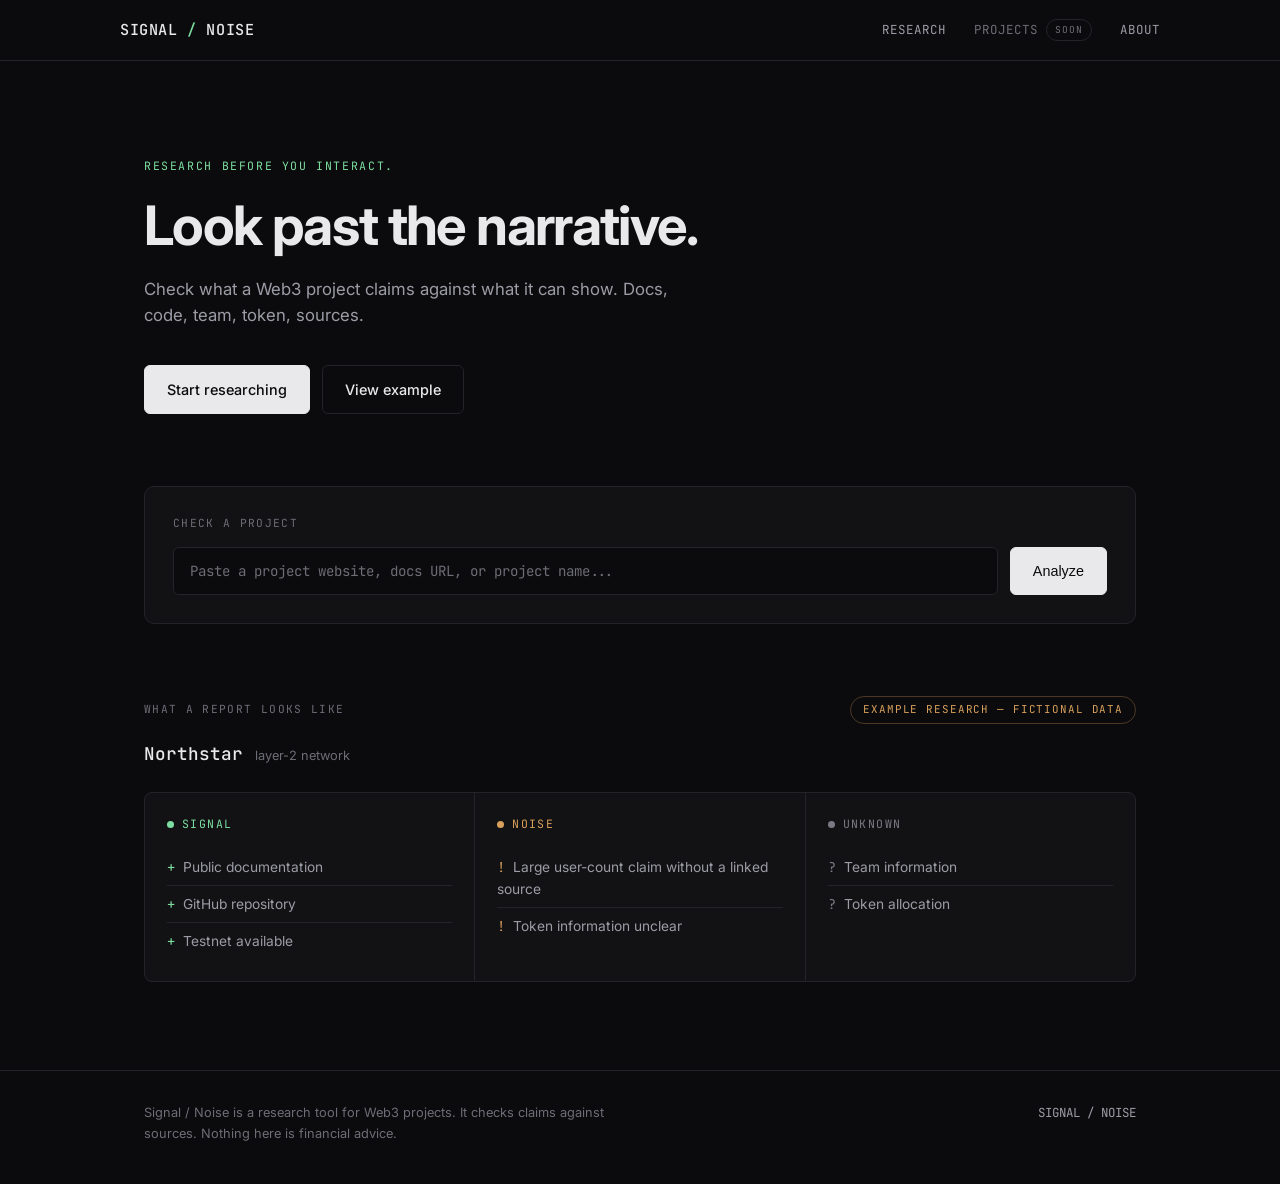
==== index.html @ 895603ab "Add initial index.html with structure and styles" ====
<!DOCTYPE html>
<html lang="en">
<head>
<meta charset="UTF-8">
<meta name="viewport" content="width=device-width, initial-scale=1.0">
<title>Signal / Noise — Research before you interact.</title>
<meta name="description" content="Check what a Web3 project claims against what it can show. Docs, code, team, token, sources.">
<link rel="preconnect" href="https://fonts.googleapis.com">
<link href="https://fonts.googleapis.com/css2?family=Inter:wght@400;500;600;700&family=JetBrains+Mono:wght@400;500&display=swap" rel="stylesheet">
<style>
  /* ============ FOUNDATION ============ */
  :root {
    --bg:       #0b0b0d;
    --surface:  #121215;
    --border:   #232329;
    --text:     #e9e9ec;
    --muted:    #9c9ca6;
    --faint:    #6d6d77;
    --accent:   #7ddda0;   /* signal green — used sparingly */
    --noise:    #d9a05b;   /* muted amber */
    --unknown:  #7a7a84;   /* neutral gray */
  }

  * { margin: 0; padding: 0; box-sizing: border-box; }

  html { scroll-behavior: smooth; }

  body {
    background: var(--bg);
    color: var(--text);
    font-family: 'Inter', -apple-system, sans-serif;
    line-height: 1.6;
    -webkit-font-smoothing: antialiased;
  }

  .container {
    max-width: 1040px;
    margin: 0 auto;
    padding: 0 24px;
  }

  a { color: inherit; text-decoration: none; }

  :focus-visible {
    outline: 2px solid var(--accent);
    outline-offset: 2px;
  }

  /* ============ HEADER ============ */
  header {
    position: sticky;
    top: 0;
    background: var(--bg);
    border-bottom: 1px solid var(--border);
    z-index: 10;
  }

  .header-inner {
    display: flex;
    align-items: center;
    justify-content: space-between;
    padding: 18px 0;
  }

  .logo {
    font-family: 'JetBrains Mono', ui-monospace, monospace;
    font-weight: 500;
    font-size: 0.95rem;
    letter-spacing: 0.04em;
  }

  .logo .slash { color: var(--accent); }

  nav {
    display: flex;
    align-items: center;
    gap: 28px;
  }

  nav a {
    font-family: 'JetBrains Mono', ui-monospace, monospace;
    font-size: 0.78rem;
    text-transform: uppercase;
    letter-spacing: 0.08em;
    color: var(--muted);
    transition: color 0.15s;
  }

  nav a:hover { color: var(--text); }

  .nav-soon {
    font-family: 'JetBrains Mono', ui-monospace, monospace;
    font-size: 0.78rem;
    text-transform: uppercase;
    letter-spacing: 0.08em;
    color: var(--faint);
    display: flex;
    align-items: center;
    gap: 8px;
    cursor: default;
  }

  .soon-pill {
    font-size: 0.6rem;
    border: 1px solid var(--border);
    border-radius: 999px;
    padding: 2px 8px;
  }

  /* ============ HERO ============ */
  .hero { padding: 96px 0 72px; }

  .kicker {
    font-family: 'JetBrains Mono', ui-monospace, monospace;
    font-size: 0.72rem;
    text-transform: uppercase;
    letter-spacing: 0.14em;
    color: var(--accent);
    margin-bottom: 20px;
  }

  h1 {
    font-size: clamp(2.2rem, 5vw, 3.4rem);
    font-weight: 700;
    letter-spacing: -0.03em;
    line-height: 1.1;
    margin-bottom: 20px;
  }

  .subtitle {
    font-size: 1.05rem;
    color: var(--muted);
    max-width: 540px;
    margin-bottom: 36px;
  }

  .btn-row {
    display: flex;
    gap: 12px;
    flex-wrap: wrap;
  }

  .btn {
    display: inline-block;
    font-size: 0.9rem;
    font-weight: 500;
    padding: 12px 22px;
    border-radius: 6px;
    border: 1px solid transparent;
    cursor: pointer;
    transition: background 0.15s, border-color 0.15s;
  }

  .btn-primary {
    background: var(--text);
    color: #0b0b0d;
    border-color: var(--text);
  }

  .btn-primary:hover { background: #cfcfd6; }

  .btn-ghost {
    background: transparent;
    color: var(--text);
    border-color: var(--border);
  }

  .btn-ghost:hover { border-color: var(--faint); }

  /* ============ RESEARCH INPUT ============ */
  .research { padding-bottom: 72px; }

  .panel {
    background: var(--surface);
    border: 1px solid var(--border);
    border-radius: 10px;
    padding: 28px;
  }

  .panel-label {
    font-family: 'JetBrains Mono', ui-monospace, monospace;
    font-size: 0.7rem;
    text-transform: uppercase;
    letter-spacing: 0.12em;
    color: var(--faint);
    margin-bottom: 14px;
  }

  .input-row {
    display: flex;
    gap: 12px;
  }

  .research-input {
    flex: 1;
    background: var(--bg);
    border: 1px solid var(--border);
    border-radius: 6px;
    color: var(--text);
    font-family: 'JetBrains Mono', ui-monospace, monospace;
    font-size: 0.88rem;
    padding: 14px 16px;
    transition: border-color 0.15s;
  }

  .research-input::placeholder { color: var(--faint); }

  .research-input:focus {
    outline: none;
    border-color: var(--accent);
  }

  .engine-notice {
    display: none;
    margin-top: 16px;
    padding: 12px 16px;
    border: 1px solid var(--border);
    border-left: 2px solid var(--accent);
    border-radius: 4px;
    font-family: 'JetBrains Mono', ui-monospace, monospace;
    font-size: 0.8rem;
    color: var(--muted);
  }

  .engine-notice.visible { display: block; }

  /* ============ EXAMPLE PREVIEW ============ */
  .example { padding-bottom: 88px; }

  .example-header {
    display: flex;
    align-items: center;
    justify-content: space-between;
    flex-wrap: wrap;
    gap: 12px;
    margin-bottom: 16px;
  }

  .example-badge {
    font-family: 'JetBrains Mono', ui-monospace, monospace;
    font-size: 0.68rem;
    text-transform: uppercase;
    letter-spacing: 0.08em;
    color: var(--noise);
    border: 1px solid rgba(217, 160, 91, 0.3);
    border-radius: 999px;
    padding: 4px 12px;
  }

  .example-title {
    display: flex;
    align-items: baseline;
    gap: 12px;
    margin-bottom: 24px;
  }

  .example-title h2 {
    font-family: 'JetBrains Mono', ui-monospace, monospace;
    font-size: 1.1rem;
    font-weight: 500;
  }

  .example-title span {
    font-size: 0.8rem;
    color: var(--faint);
  }

  .findings-grid {
    display: grid;
    grid-template-columns: repeat(3, 1fr);
    gap: 1px;
    background: var(--border);
    border: 1px solid var(--border);
    border-radius: 8px;
    overflow: hidden;
  }

  .finding-col {
    background: var(--surface);
    padding: 22px;
  }

  .finding-label {
    display: flex;
    align-items: center;
    gap: 8px;
    font-family: 'JetBrains Mono', ui-monospace, monospace;
    font-size: 0.72rem;
    text-transform: uppercase;
    letter-spacing: 0.12em;
    margin-bottom: 16px;
  }

  .dot {
    width: 7px;
    height: 7px;
    border-radius: 50%;
  }

  .dot-signal  { background: var(--accent); }
  .dot-noise   { background: var(--noise); }
  .dot-unknown { background: var(--unknown); }

  .label-signal  { color: var(--accent); }
  .label-noise   { color: var(--noise); }
  .label-unknown { color: var(--unknown); }

  .finding-col ul { list-style: none; }

  .finding-col li {
    font-size: 0.86rem;
    color: var(--muted);
    padding: 7px 0;
    border-bottom: 1px solid var(--border);
  }

  .finding-col li:last-child { border-bottom: none; }

  .marker {
    font-family: 'JetBrains Mono', ui-monospace, monospace;
    margin-right: 8px;
  }

  .marker-signal  { color: var(--accent); }
  .marker-noise   { color: var(--noise); }
  .marker-unknown { color: var(--unknown); }

  /* ============ FOOTER ============ */
  footer {
    border-top: 1px solid var(--border);
    padding: 32px 0 40px;
  }

  .footer-inner {
    display: flex;
    justify-content: space-between;
    flex-wrap: wrap;
    gap: 16px;
  }

  .footer-inner p {
    font-size: 0.8rem;
    color: var(--faint);
    max-width: 460px;
  }

  .footer-logo {
    font-family: 'JetBrains Mono', ui-monospace, monospace;
    font-size: 0.78rem;
    color: var(--muted);
  }

  /* ============ RESPONSIVE ============ */
  @media (max-width: 720px) {
    .hero { padding: 64px 0 56px; }
    .input-row { flex-direction: column; }
    .input-row .btn { width: 100%; text-align: center; }
    .findings-grid { grid-template-columns: 1fr; }
    nav { gap: 18px; }
  }
</style>
</head>
<body>

<!-- ============ HEADER ============ -->
<header>
  <div class="container header-inner">
    <div class="logo">
      SIGNAL <span class="slash">/</span> NOISE
    </div>
    <nav>
      <a href="#research">Research</a>
      <span class="nav-soon">Projects <span class="soon-pill">soon</span></span>
      <a href="#about">About</a>
    </nav>
  </div>
</header>

<main class="container">

  <!-- ============ HERO ============ -->
  <section class="hero">
    <p class="kicker">Research before you interact.</p>
    <h1>Look past the narrative.</h1>
    <p class="subtitle">Check what a Web3 project claims against what it can show. Docs, code, team, token, sources.</p>
    <div class="btn-row">
      <a href="#research" class="btn btn-primary" id="startBtn">Start researching</a>
      <a href="#example" class="btn btn-ghost">View example</a>
    </div>
  </section>

  <!-- ============ RESEARCH INPUT ============ -->
  <section class="research" id="research">
    <div class="panel">
      <p class="panel-label">Check a project</p>
      <div class="input-row">
        <input
          type="text"
          class="research-input"
          id="researchInput"
          placeholder="Paste a project website, docs URL, or project name..."
          aria-label="Project URL or name"
        >
        <button class="btn btn-primary" id="analyzeBtn">Analyze</button>
      </div>
      <p class="engine-notice" id="engineNotice" role="status">
        &gt; The research engine isn't built yet. It will be soon.
      </p>
    </div>
  </section>

  <!-- ============ EXAMPLE PREVIEW ============ -->
  <section class="example" id="example">
    <div class="example-header">
      <p class="panel-label" style="margin-bottom:0;">What a report looks like</p>
      <span class="example-badge">Example research — fictional data</span>
    </div>

    <div class="example-title">
      <h2>Northstar</h2>
      <span>layer-2 network</span>
    </div>

    <div class="findings-grid">

      <div class="finding-col">
        <p class="finding-label label-signal">
          <span class="dot dot-signal"></span> Signal
        </p>
        <ul>
          <li><span class="marker marker-signal">+</span>Public documentation</li>
          <li><span class="marker marker-signal">+</span>GitHub repository</li>
          <li><span class="marker marker-signal">+</span>Testnet available</li>
        </ul>
      </div>

      <div class="finding-col">
        <p class="finding-label label-noise">
          <span class="dot dot-noise"></span> Noise
        </p>
        <ul>
          <li><span class="marker marker-noise">!</span>Large user-count claim without a linked source</li>
          <li><span class="marker marker-noise">!</span>Token information unclear</li>
        </ul>
      </div>

      <div class="finding-col">
        <p class="finding-label label-unknown">
          <span class="dot dot-unknown"></span> Unknown
        </p>
        <ul>
          <li><span class="marker marker-unknown">?</span>Team information</li>
          <li><span class="marker marker-unknown">?</span>Token allocation</li>
        </ul>
      </div>

    </div>
  </section>

</main>

<!-- ============ FOOTER ============ -->
<footer id="about">
  <div class="container footer-inner">
    <p>Signal / Noise is a research tool for Web3 projects. It checks claims against sources. Nothing here is financial advice.</p>
    <span class="footer-logo">SIGNAL / NOISE</span>
  </div>
</footer>

<script>
  // Stage 1 behavior: the engine doesn't exist yet, so Analyze
  // honestly says so instead of faking a result.
  const input    = document.getElementById('researchInput');
  const button   = document.getElementById('analyzeBtn');
  const notice   = document.getElementById('engineNotice');
  const startBtn = document.getElementById('startBtn');

  function showComingNext() {
    notice.classList.add('visible');
  }

  button.addEventListener('click', showComingNext);

  input.addEventListener('keydown', function (event) {
    if (event.key === 'Enter') showComingNext();
  });

  // "Start researching" scrolls to the input and puts the cursor in it.
  startBtn.addEventListener('click', function () {
    setTimeout(function () { input.focus(); }, 400);
  });
</script>

</body>
          </html>
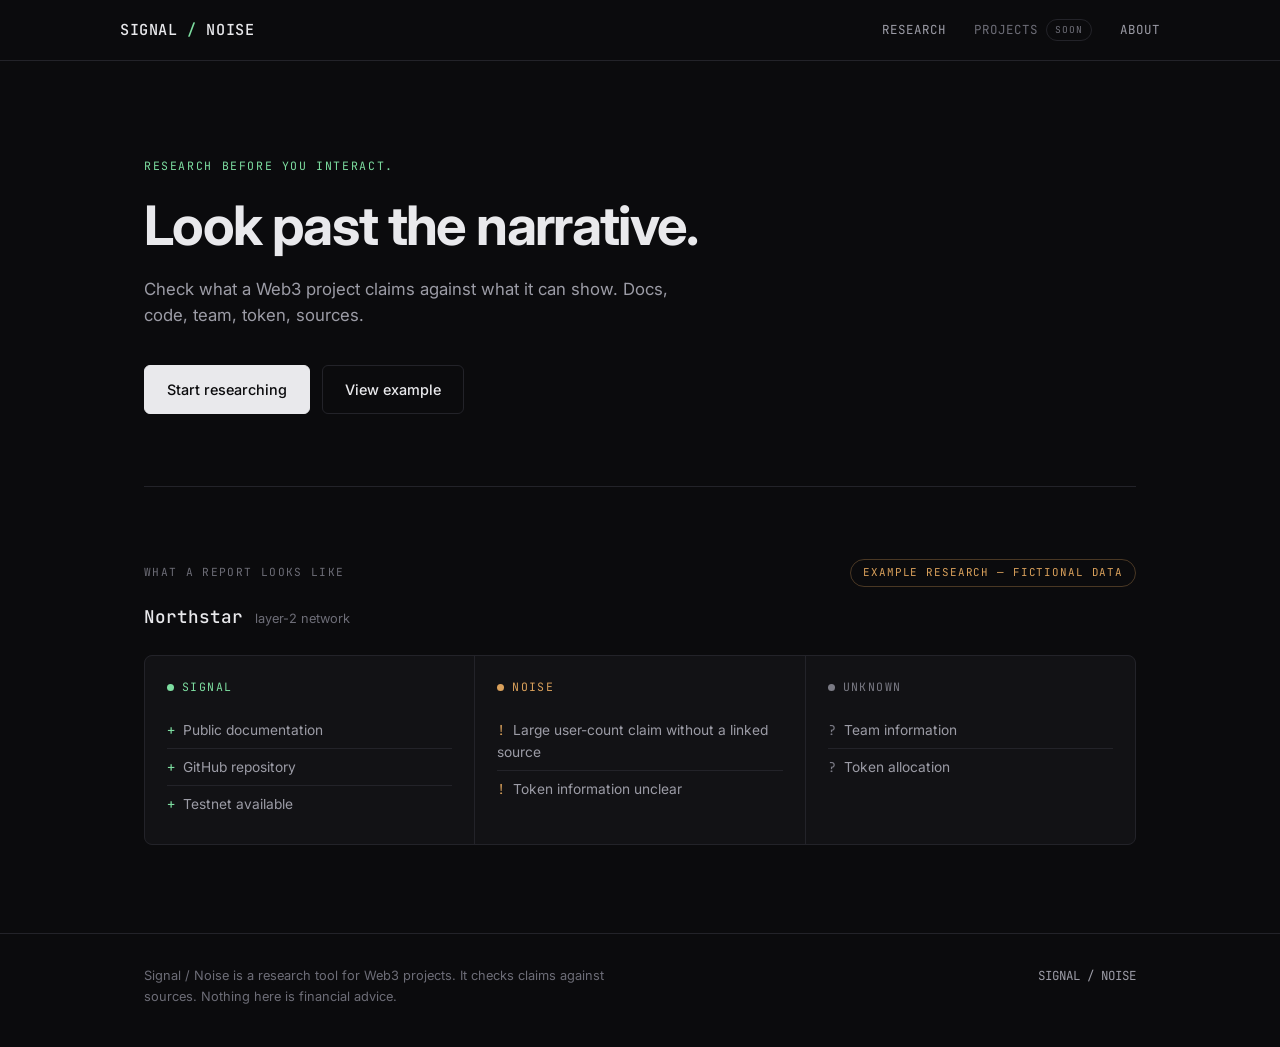
==== commit c76f03ee: "Update index.html" ====
--- a/index.html
+++ b/index.html
@@ -7,369 +7,18 @@
 <meta name="description" content="Check what a Web3 project claims against what it can show. Docs, code, team, token, sources.">
 <link rel="preconnect" href="https://fonts.googleapis.com">
 <link href="https://fonts.googleapis.com/css2?family=Inter:wght@400;500;600;700&family=JetBrains+Mono:wght@400;500&display=swap" rel="stylesheet">
-<style>
-  /* ============ FOUNDATION ============ */
-  :root {
-    --bg:       #0b0b0d;
-    --surface:  #121215;
-    --border:   #232329;
-    --text:     #e9e9ec;
-    --muted:    #9c9ca6;
-    --faint:    #6d6d77;
-    --accent:   #7ddda0;   /* signal green — used sparingly */
-    --noise:    #d9a05b;   /* muted amber */
-    --unknown:  #7a7a84;   /* neutral gray */
-  }
-
-  * { margin: 0; padding: 0; box-sizing: border-box; }
-
-  html { scroll-behavior: smooth; }
-
-  body {
-    background: var(--bg);
-    color: var(--text);
-    font-family: 'Inter', -apple-system, sans-serif;
-    line-height: 1.6;
-    -webkit-font-smoothing: antialiased;
-  }
-
-  .container {
-    max-width: 1040px;
-    margin: 0 auto;
-    padding: 0 24px;
-  }
-
-  a { color: inherit; text-decoration: none; }
-
-  :focus-visible {
-    outline: 2px solid var(--accent);
-    outline-offset: 2px;
-  }
-
-  /* ============ HEADER ============ */
-  header {
-    position: sticky;
-    top: 0;
-    background: var(--bg);
-    border-bottom: 1px solid var(--border);
-    z-index: 10;
-  }
-
-  .header-inner {
-    display: flex;
-    align-items: center;
-    justify-content: space-between;
-    padding: 18px 0;
-  }
-
-  .logo {
-    font-family: 'JetBrains Mono', ui-monospace, monospace;
-    font-weight: 500;
-    font-size: 0.95rem;
-    letter-spacing: 0.04em;
-  }
-
-  .logo .slash { color: var(--accent); }
-
-  nav {
-    display: flex;
-    align-items: center;
-    gap: 28px;
-  }
-
-  nav a {
-    font-family: 'JetBrains Mono', ui-monospace, monospace;
-    font-size: 0.78rem;
-    text-transform: uppercase;
-    letter-spacing: 0.08em;
-    color: var(--muted);
-    transition: color 0.15s;
-  }
-
-  nav a:hover { color: var(--text); }
-
-  .nav-soon {
-    font-family: 'JetBrains Mono', ui-monospace, monospace;
-    font-size: 0.78rem;
-    text-transform: uppercase;
-    letter-spacing: 0.08em;
-    color: var(--faint);
-    display: flex;
-    align-items: center;
-    gap: 8px;
-    cursor: default;
-  }
-
-  .soon-pill {
-    font-size: 0.6rem;
-    border: 1px solid var(--border);
-    border-radius: 999px;
-    padding: 2px 8px;
-  }
-
-  /* ============ HERO ============ */
-  .hero { padding: 96px 0 72px; }
-
-  .kicker {
-    font-family: 'JetBrains Mono', ui-monospace, monospace;
-    font-size: 0.72rem;
-    text-transform: uppercase;
-    letter-spacing: 0.14em;
-    color: var(--accent);
-    margin-bottom: 20px;
-  }
-
-  h1 {
-    font-size: clamp(2.2rem, 5vw, 3.4rem);
-    font-weight: 700;
-    letter-spacing: -0.03em;
-    line-height: 1.1;
-    margin-bottom: 20px;
-  }
-
-  .subtitle {
-    font-size: 1.05rem;
-    color: var(--muted);
-    max-width: 540px;
-    margin-bottom: 36px;
-  }
-
-  .btn-row {
-    display: flex;
-    gap: 12px;
-    flex-wrap: wrap;
-  }
-
-  .btn {
-    display: inline-block;
-    font-size: 0.9rem;
-    font-weight: 500;
-    padding: 12px 22px;
-    border-radius: 6px;
-    border: 1px solid transparent;
-    cursor: pointer;
-    transition: background 0.15s, border-color 0.15s;
-  }
-
-  .btn-primary {
-    background: var(--text);
-    color: #0b0b0d;
-    border-color: var(--text);
-  }
-
-  .btn-primary:hover { background: #cfcfd6; }
-
-  .btn-ghost {
-    background: transparent;
-    color: var(--text);
-    border-color: var(--border);
-  }
-
-  .btn-ghost:hover { border-color: var(--faint); }
-
-  /* ============ RESEARCH INPUT ============ */
-  .research { padding-bottom: 72px; }
-
-  .panel {
-    background: var(--surface);
-    border: 1px solid var(--border);
-    border-radius: 10px;
-    padding: 28px;
-  }
-
-  .panel-label {
-    font-family: 'JetBrains Mono', ui-monospace, monospace;
-    font-size: 0.7rem;
-    text-transform: uppercase;
-    letter-spacing: 0.12em;
-    color: var(--faint);
-    margin-bottom: 14px;
-  }
-
-  .input-row {
-    display: flex;
-    gap: 12px;
-  }
-
-  .research-input {
-    flex: 1;
-    background: var(--bg);
-    border: 1px solid var(--border);
-    border-radius: 6px;
-    color: var(--text);
-    font-family: 'JetBrains Mono', ui-monospace, monospace;
-    font-size: 0.88rem;
-    padding: 14px 16px;
-    transition: border-color 0.15s;
-  }
-
-  .research-input::placeholder { color: var(--faint); }
-
-  .research-input:focus {
-    outline: none;
-    border-color: var(--accent);
-  }
-
-  .engine-notice {
-    display: none;
-    margin-top: 16px;
-    padding: 12px 16px;
-    border: 1px solid var(--border);
-    border-left: 2px solid var(--accent);
-    border-radius: 4px;
-    font-family: 'JetBrains Mono', ui-monospace, monospace;
-    font-size: 0.8rem;
-    color: var(--muted);
-  }
-
-  .engine-notice.visible { display: block; }
-
-  /* ============ EXAMPLE PREVIEW ============ */
-  .example { padding-bottom: 88px; }
-
-  .example-header {
-    display: flex;
-    align-items: center;
-    justify-content: space-between;
-    flex-wrap: wrap;
-    gap: 12px;
-    margin-bottom: 16px;
-  }
-
-  .example-badge {
-    font-family: 'JetBrains Mono', ui-monospace, monospace;
-    font-size: 0.68rem;
-    text-transform: uppercase;
-    letter-spacing: 0.08em;
-    color: var(--noise);
-    border: 1px solid rgba(217, 160, 91, 0.3);
-    border-radius: 999px;
-    padding: 4px 12px;
-  }
-
-  .example-title {
-    display: flex;
-    align-items: baseline;
-    gap: 12px;
-    margin-bottom: 24px;
-  }
-
-  .example-title h2 {
-    font-family: 'JetBrains Mono', ui-monospace, monospace;
-    font-size: 1.1rem;
-    font-weight: 500;
-  }
-
-  .example-title span {
-    font-size: 0.8rem;
-    color: var(--faint);
-  }
-
-  .findings-grid {
-    display: grid;
-    grid-template-columns: repeat(3, 1fr);
-    gap: 1px;
-    background: var(--border);
-    border: 1px solid var(--border);
-    border-radius: 8px;
-    overflow: hidden;
-  }
-
-  .finding-col {
-    background: var(--surface);
-    padding: 22px;
-  }
-
-  .finding-label {
-    display: flex;
-    align-items: center;
-    gap: 8px;
-    font-family: 'JetBrains Mono', ui-monospace, monospace;
-    font-size: 0.72rem;
-    text-transform: uppercase;
-    letter-spacing: 0.12em;
-    margin-bottom: 16px;
-  }
-
-  .dot {
-    width: 7px;
-    height: 7px;
-    border-radius: 50%;
-  }
-
-  .dot-signal  { background: var(--accent); }
-  .dot-noise   { background: var(--noise); }
-  .dot-unknown { background: var(--unknown); }
-
-  .label-signal  { color: var(--accent); }
-  .label-noise   { color: var(--noise); }
-  .label-unknown { color: var(--unknown); }
-
-  .finding-col ul { list-style: none; }
-
-  .finding-col li {
-    font-size: 0.86rem;
-    color: var(--muted);
-    padding: 7px 0;
-    border-bottom: 1px solid var(--border);
-  }
-
-  .finding-col li:last-child { border-bottom: none; }
-
-  .marker {
-    font-family: 'JetBrains Mono', ui-monospace, monospace;
-    margin-right: 8px;
-  }
-
-  .marker-signal  { color: var(--accent); }
-  .marker-noise   { color: var(--noise); }
-  .marker-unknown { color: var(--unknown); }
-
-  /* ============ FOOTER ============ */
-  footer {
-    border-top: 1px solid var(--border);
-    padding: 32px 0 40px;
-  }
-
-  .footer-inner {
-    display: flex;
-    justify-content: space-between;
-    flex-wrap: wrap;
-    gap: 16px;
-  }
-
-  .footer-inner p {
-    font-size: 0.8rem;
-    color: var(--faint);
-    max-width: 460px;
-  }
-
-  .footer-logo {
-    font-family: 'JetBrains Mono', ui-monospace, monospace;
-    font-size: 0.78rem;
-    color: var(--muted);
-  }
-
-  /* ============ RESPONSIVE ============ */
-  @media (max-width: 720px) {
-    .hero { padding: 64px 0 56px; }
-    .input-row { flex-direction: column; }
-    .input-row .btn { width: 100%; text-align: center; }
-    .findings-grid { grid-template-columns: 1fr; }
-    nav { gap: 18px; }
-  }
-</style>
+<link rel="stylesheet" href="style.css">
 </head>
 <body>
 
 <!-- ============ HEADER ============ -->
 <header>
   <div class="container header-inner">
-    <div class="logo">
+    <a href="index.html" class="logo">
       SIGNAL <span class="slash">/</span> NOISE
-    </div>
+    </a>
     <nav>
-      <a href="#research">Research</a>
+      <a href="research.html">Research</a>
       <span class="nav-soon">Projects <span class="soon-pill">soon</span></span>
       <a href="#about">About</a>
     </nav>
@@ -384,28 +33,8 @@
     <h1>Look past the narrative.</h1>
     <p class="subtitle">Check what a Web3 project claims against what it can show. Docs, code, team, token, sources.</p>
     <div class="btn-row">
-      <a href="#research" class="btn btn-primary" id="startBtn">Start researching</a>
+      <a href="research.html" class="btn btn-primary">Start researching</a>
       <a href="#example" class="btn btn-ghost">View example</a>
-    </div>
-  </section>
-
-  <!-- ============ RESEARCH INPUT ============ -->
-  <section class="research" id="research">
-    <div class="panel">
-      <p class="panel-label">Check a project</p>
-      <div class="input-row">
-        <input
-          type="text"
-          class="research-input"
-          id="researchInput"
-          placeholder="Paste a project website, docs URL, or project name..."
-          aria-label="Project URL or name"
-        >
-        <button class="btn btn-primary" id="analyzeBtn">Analyze</button>
-      </div>
-      <p class="engine-notice" id="engineNotice" role="status">
-        &gt; The research engine isn't built yet. It will be soon.
-      </p>
     </div>
   </section>
 
@@ -467,29 +96,5 @@
   </div>
 </footer>
 
-<script>
-  // Stage 1 behavior: the engine doesn't exist yet, so Analyze
-  // honestly says so instead of faking a result.
-  const input    = document.getElementById('researchInput');
-  const button   = document.getElementById('analyzeBtn');
-  const notice   = document.getElementById('engineNotice');
-  const startBtn = document.getElementById('startBtn');
-
-  function showComingNext() {
-    notice.classList.add('visible');
-  }
-
-  button.addEventListener('click', showComingNext);
-
-  input.addEventListener('keydown', function (event) {
-    if (event.key === 'Enter') showComingNext();
-  });
-
-  // "Start researching" scrolls to the input and puts the cursor in it.
-  startBtn.addEventListener('click', function () {
-    setTimeout(function () { input.focus(); }, 400);
-  });
-</script>
-
 </body>
-          </html>
+</html>
--- a/style.css
+++ b/style.css
@@ -0,0 +1,512 @@
+/* ============ FOUNDATION ============ */
+:root {
+  --bg:       #0b0b0d;
+  --surface:  #121215;
+  --border:   #232329;
+  --text:     #e9e9ec;
+  --muted:    #9c9ca6;
+  --faint:    #6d6d77;
+  --accent:   #7ddda0;
+  --noise:    #d9a05b;
+  --unknown:  #7a7a84;
+  --error:    #d97559;
+}
+
+* { margin: 0; padding: 0; box-sizing: border-box; }
+
+html { scroll-behavior: smooth; }
+
+body {
+  background: var(--bg);
+  color: var(--text);
+  font-family: 'Inter', -apple-system, sans-serif;
+  line-height: 1.6;
+  -webkit-font-smoothing: antialiased;
+}
+
+.container {
+  max-width: 1040px;
+  margin: 0 auto;
+  padding: 0 24px;
+}
+
+/* Narrower column for the research page. Forms shouldn't stretch wide. */
+.container-narrow {
+  max-width: 640px;
+  margin: 0 auto;
+  padding: 56px 24px 88px;
+}
+
+/* The hidden attribute should always win over display styles. */
+[hidden] { display: none !important; }
+
+a { color: inherit; text-decoration: none; }
+
+:focus-visible {
+  outline: 2px solid var(--accent);
+  outline-offset: 2px;
+}
+
+/* ============ HEADER ============ */
+header {
+  position: sticky;
+  top: 0;
+  background: var(--bg);
+  border-bottom: 1px solid var(--border);
+  z-index: 10;
+}
+
+.header-inner {
+  display: flex;
+  align-items: center;
+  justify-content: space-between;
+  padding: 18px 0;
+}
+
+.logo {
+  font-family: 'JetBrains Mono', ui-monospace, monospace;
+  font-weight: 500;
+  font-size: 0.95rem;
+  letter-spacing: 0.04em;
+}
+
+.logo .slash { color: var(--accent); }
+
+nav {
+  display: flex;
+  align-items: center;
+  gap: 28px;
+}
+
+nav a {
+  font-family: 'JetBrains Mono', ui-monospace, monospace;
+  font-size: 0.78rem;
+  text-transform: uppercase;
+  letter-spacing: 0.08em;
+  color: var(--muted);
+  transition: color 0.15s;
+}
+
+nav a:hover { color: var(--text); }
+
+/* The page you're currently on. */
+nav a.active { color: var(--text); }
+
+.nav-soon {
+  font-family: 'JetBrains Mono', ui-monospace, monospace;
+  font-size: 0.78rem;
+  text-transform: uppercase;
+  letter-spacing: 0.08em;
+  color: var(--faint);
+  display: flex;
+  align-items: center;
+  gap: 8px;
+  cursor: default;
+}
+
+.soon-pill {
+  font-size: 0.6rem;
+  border: 1px solid var(--border);
+  border-radius: 999px;
+  padding: 2px 8px;
+}
+
+/* ============ HERO (landing page) ============ */
+.hero { padding: 96px 0 72px; }
+
+.hero h1 {
+  font-size: clamp(2.2rem, 5vw, 3.4rem);
+  font-weight: 700;
+  letter-spacing: -0.03em;
+  line-height: 1.1;
+  margin-bottom: 20px;
+}
+
+.kicker {
+  font-family: 'JetBrains Mono', ui-monospace, monospace;
+  font-size: 0.72rem;
+  text-transform: uppercase;
+  letter-spacing: 0.14em;
+  color: var(--accent);
+  margin-bottom: 20px;
+}
+
+.subtitle {
+  font-size: 1.05rem;
+  color: var(--muted);
+  max-width: 540px;
+  margin-bottom: 36px;
+}
+
+.btn-row {
+  display: flex;
+  gap: 12px;
+  flex-wrap: wrap;
+}
+
+/* ============ BUTTONS ============ */
+.btn {
+  display: inline-block;
+  font-family: 'Inter', sans-serif;
+  font-size: 0.9rem;
+  font-weight: 500;
+  padding: 12px 22px;
+  border-radius: 6px;
+  border: 1px solid transparent;
+  cursor: pointer;
+  transition: background 0.15s, border-color 0.15s, transform 0.05s;
+}
+
+.btn-primary {
+  background: var(--text);
+  color: #0b0b0d;
+  border-color: var(--text);
+}
+
+.btn-primary:hover { background: #cfcfd6; }
+
+/* Pressed state: slight darkening and a 1px physical dip. */
+.btn-primary:active:not(:disabled) {
+  background: #b8b8c0;
+  transform: translateY(1px);
+}
+
+/* Loading state: quiet, clearly inactive. */
+.btn-primary:disabled {
+  background: var(--surface);
+  color: var(--muted);
+  border-color: var(--border);
+  cursor: wait;
+}
+
+.btn-ghost {
+  background: transparent;
+  color: var(--text);
+  border-color: var(--border);
+}
+
+.btn-ghost:hover { border-color: var(--faint); }
+
+.btn-ghost:active { background: var(--surface); }
+
+/* ============ LABELS + FORMS ============ */
+.panel-label {
+  display: block;
+  font-family: 'JetBrains Mono', ui-monospace, monospace;
+  font-size: 0.7rem;
+  text-transform: uppercase;
+  letter-spacing: 0.12em;
+  color: var(--faint);
+  margin-bottom: 14px;
+}
+
+.input-row {
+  display: flex;
+  gap: 12px;
+}
+
+.research-input {
+  flex: 1;
+  background: var(--bg);
+  border: 1px solid var(--border);
+  border-radius: 6px;
+  color: var(--text);
+  font-family: 'JetBrains Mono', ui-monospace, monospace;
+  font-size: 0.88rem;
+  padding: 14px 16px;
+  transition: border-color 0.15s;
+}
+
+.research-input::placeholder { color: var(--faint); }
+
+.research-input:focus {
+  outline: none;
+  border-color: var(--accent);
+}
+
+/* Invalid beats focus color, so the error stays visible while you fix it. */
+.research-input.invalid,
+.research-input.invalid:focus {
+  border-color: var(--error);
+}
+
+.research-input.valid:not(:focus) {
+  border-color: var(--accent);
+}
+
+.research-input:disabled {
+  color: var(--faint);
+  cursor: wait;
+}
+
+/* Validation message. min-height reserves the line so the page
+   doesn't jump when a message appears. */
+.field-message {
+  min-height: 1.5em;
+  margin-top: 10px;
+  font-family: 'JetBrains Mono', ui-monospace, monospace;
+  font-size: 0.8rem;
+  color: var(--faint);
+}
+
+.field-message.error { color: var(--error); }
+.field-message.ok    { color: var(--accent); }
+
+/* ============ NOTICE BOX ============ */
+.notice {
+  padding: 12px 16px;
+  border: 1px solid var(--border);
+  border-left: 2px solid var(--accent);
+  border-radius: 4px;
+  font-family: 'JetBrains Mono', ui-monospace, monospace;
+  font-size: 0.8rem;
+  color: var(--muted);
+}
+
+/* ============ EXAMPLE PREVIEW (landing page) ============ */
+.example {
+  padding: 72px 0 88px;
+  border-top: 1px solid var(--border);
+}
+
+.example-header {
+  display: flex;
+  align-items: center;
+  justify-content: space-between;
+  flex-wrap: wrap;
+  gap: 12px;
+  margin-bottom: 16px;
+}
+
+.example-badge {
+  font-family: 'JetBrains Mono', ui-monospace, monospace;
+  font-size: 0.68rem;
+  text-transform: uppercase;
+  letter-spacing: 0.08em;
+  color: var(--noise);
+  border: 1px solid rgba(217, 160, 91, 0.3);
+  border-radius: 999px;
+  padding: 4px 12px;
+}
+
+.example-title {
+  display: flex;
+  align-items: baseline;
+  gap: 12px;
+  margin-bottom: 24px;
+}
+
+.example-title h2 {
+  font-family: 'JetBrains Mono', ui-monospace, monospace;
+  font-size: 1.1rem;
+  font-weight: 500;
+}
+
+.example-title span {
+  font-size: 0.8rem;
+  color: var(--faint);
+}
+
+.findings-grid {
+  display: grid;
+  grid-template-columns: repeat(3, 1fr);
+  gap: 1px;
+  background: var(--border);
+  border: 1px solid var(--border);
+  border-radius: 8px;
+  overflow: hidden;
+}
+
+.finding-col {
+  background: var(--surface);
+  padding: 22px;
+}
+
+.finding-label {
+  display: flex;
+  align-items: center;
+  gap: 8px;
+  font-family: 'JetBrains Mono', ui-monospace, monospace;
+  font-size: 0.72rem;
+  text-transform: uppercase;
+  letter-spacing: 0.12em;
+  margin-bottom: 16px;
+}
+
+.dot {
+  width: 7px;
+  height: 7px;
+  border-radius: 50%;
+}
+
+.dot-signal  { background: var(--accent); }
+.dot-noise   { background: var(--noise); }
+.dot-unknown { background: var(--unknown); }
+
+.label-signal  { color: var(--accent); }
+.label-noise   { color: var(--noise); }
+.label-unknown { color: var(--unknown); }
+
+.finding-col ul { list-style: none; }
+
+.finding-col li {
+  font-size: 0.86rem;
+  color: var(--muted);
+  padding: 7px 0;
+  border-bottom: 1px solid var(--border);
+}
+
+.finding-col li:last-child { border-bottom: none; }
+
+.marker {
+  font-family: 'JetBrains Mono', ui-monospace, monospace;
+  margin-right: 8px;
+}
+
+.marker-signal  { color: var(--accent); }
+.marker-noise   { color: var(--noise); }
+.marker-unknown { color: var(--unknown); }
+
+/* ============ RESEARCH PAGE (Stage 2) ============ */
+.back-link {
+  display: inline-block;
+  font-family: 'JetBrains Mono', ui-monospace, monospace;
+  font-size: 0.78rem;
+  color: var(--faint);
+  margin-bottom: 40px;
+  transition: color 0.15s;
+}
+
+.back-link:hover { color: var(--text); }
+
+/* Product page heading: deliberately smaller than the landing hero. */
+.session-hero { margin-bottom: 40px; }
+
+.session-hero h1 {
+  font-size: clamp(1.6rem, 3vw, 2rem);
+  font-weight: 600;
+  letter-spacing: -0.02em;
+  margin-bottom: 12px;
+}
+
+.session-hero .lede {
+  color: var(--muted);
+  font-size: 0.95rem;
+  max-width: 520px;
+}
+
+/* Category explanations: reference list, not marketing columns. */
+.categories {
+  margin-top: 64px;
+  border-top: 1px solid var(--border);
+  padding-top: 32px;
+}
+
+.category-rows {
+  list-style: none;
+  border-top: 1px solid var(--border);
+}
+
+.category-rows li {
+  display: flex;
+  align-items: baseline;
+  gap: 16px;
+  padding: 14px 0;
+  border-bottom: 1px solid var(--border);
+}
+
+.cat-term {
+  display: flex;
+  align-items: center;
+  gap: 8px;
+  flex-shrink: 0;
+  min-width: 96px;
+  font-family: 'JetBrains Mono', ui-monospace, monospace;
+  font-size: 0.78rem;
+  text-transform: uppercase;
+  letter-spacing: 0.1em;
+}
+
+.cat-def {
+  color: var(--muted);
+  font-size: 0.9rem;
+}
+
+/* Session placeholder view. */
+.session-domain {
+  font-family: 'JetBrains Mono', ui-monospace, monospace;
+  font-size: 1.4rem;
+  font-weight: 500;
+  letter-spacing: -0.01em;
+  margin-bottom: 6px;
+}
+
+/* Programmatic focus target: focus ring removed here because the
+   heading isn't an interactive element or a tab stop. */
+.session-domain:focus { outline: none; }
+
+.session-url {
+  font-family: 'JetBrains Mono', ui-monospace, monospace;
+  font-size: 0.78rem;
+  color: var(--faint);
+  word-break: break-all;
+  margin-bottom: 24px;
+}
+
+.check-list {
+  list-style: none;
+  border-top: 1px solid var(--border);
+  margin: 24px 0 28px;
+}
+
+.check-list li {
+  display: flex;
+  justify-content: space-between;
+  align-items: baseline;
+  padding: 12px 0;
+  border-bottom: 1px solid var(--border);
+  font-size: 0.9rem;
+}
+
+.check-status {
+  font-family: 'JetBrains Mono', ui-monospace, monospace;
+  font-size: 0.72rem;
+  text-transform: uppercase;
+  letter-spacing: 0.1em;
+  color: var(--faint);
+}
+
+/* ============ FOOTER ============ */
+footer {
+  border-top: 1px solid var(--border);
+  padding: 32px 0 40px;
+}
+
+.footer-inner {
+  display: flex;
+  justify-content: space-between;
+  flex-wrap: wrap;
+  gap: 16px;
+}
+
+.footer-inner p {
+  font-size: 0.8rem;
+  color: var(--faint);
+  max-width: 460px;
+}
+
+.footer-logo {
+  font-family: 'JetBrains Mono', ui-monospace, monospace;
+  font-size: 0.78rem;
+  color: var(--muted);
+}
+
+/* ============ RESPONSIVE ============ */
+@media (max-width: 720px) {
+  .hero { padding: 64px 0 56px; }
+  .container-narrow { padding: 40px 24px 72px; }
+  .input-row { flex-direction: column; }
+  .input-row .btn { width: 100%; text-align: center; }
+  .findings-grid { grid-template-columns: 1fr; }
+  nav { gap: 18px; }
+  }
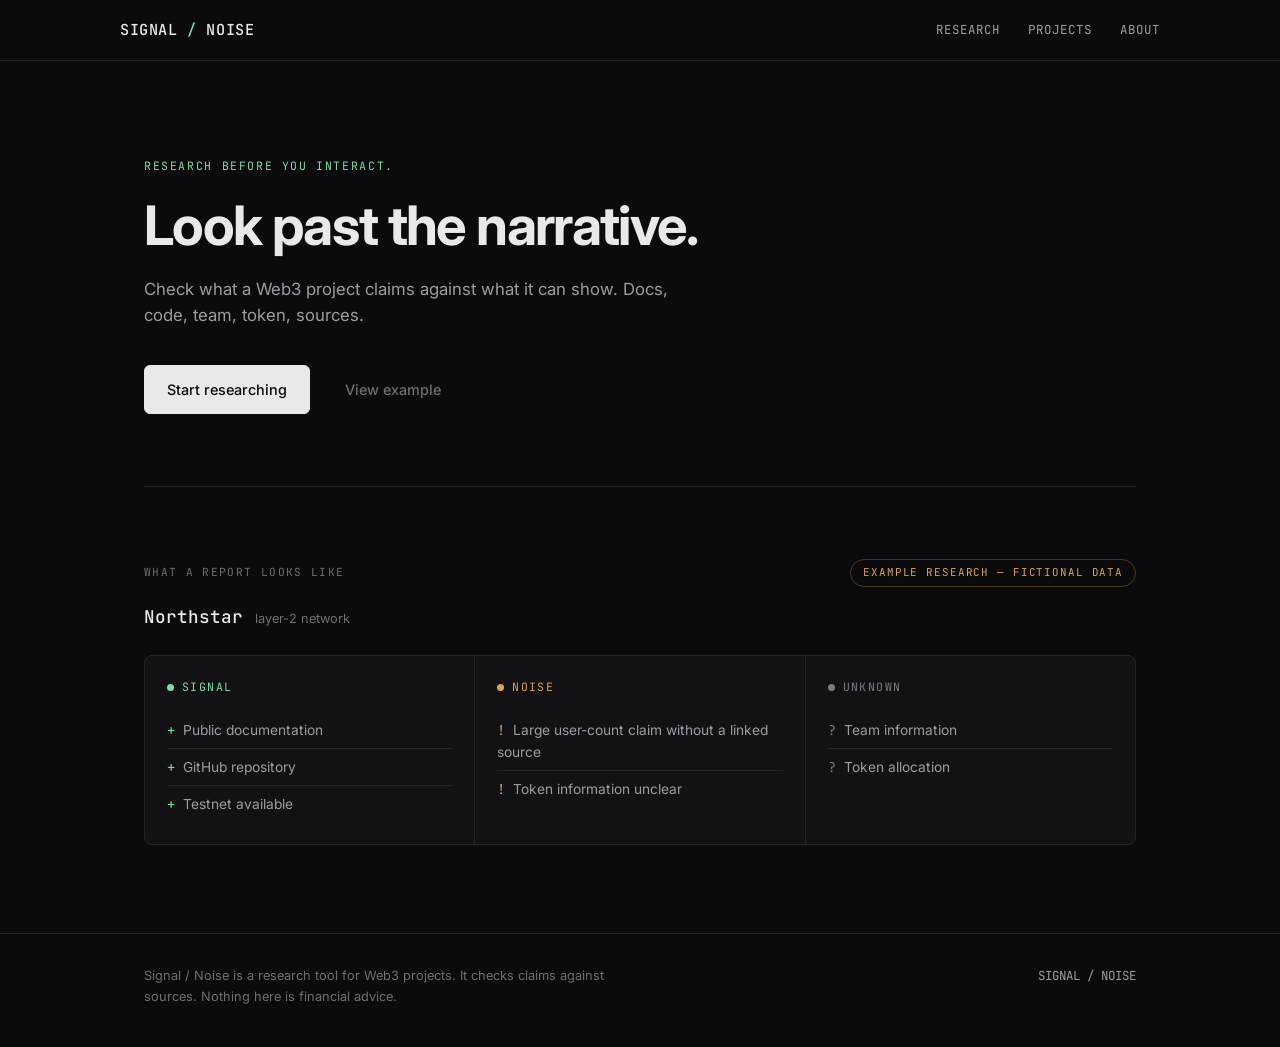
==== commit d9128aba: "Update Projects link in navigation" ====
--- a/index.html
+++ b/index.html
@@ -19,7 +19,7 @@
     </a>
     <nav>
       <a href="research.html">Research</a>
-      <span class="nav-soon">Projects <span class="soon-pill">soon</span></span>
+      <a href="projects.html">Projects</a>
       <a href="#about">About</a>
     </nav>
   </div>
--- a/style.css
+++ b/style.css
@@ -510,3 +510,530 @@
   .findings-grid { grid-template-columns: 1fr; }
   nav { gap: 18px; }
   }
+
+/* ============ REPORT PAGE (Stage 3) ============ */
+.container-report {
+  max-width: 820px;
+  margin: 0 auto;
+  padding: 56px 24px 88px;
+}
+
+.session-line {
+  font-family: 'JetBrains Mono', ui-monospace, monospace;
+  font-size: 0.78rem;
+  color: var(--faint);
+  margin-bottom: 32px;
+  word-break: break-all;
+}
+
+.report-loading {
+  padding: 72px 0;
+  font-family: 'JetBrains Mono', ui-monospace, monospace;
+  font-size: 0.85rem;
+  color: var(--muted);
+}
+
+.report-head { margin-bottom: 24px; }
+
+.report-head h1 {
+  font-size: clamp(1.6rem, 3vw, 2rem);
+  font-weight: 600;
+  letter-spacing: -0.02em;
+  margin: 18px 0 6px;
+}
+
+.report-head h1:focus { outline: none; }
+
+.report-sub {
+  color: var(--muted);
+  font-size: 0.95rem;
+  margin-bottom: 10px;
+}
+
+.report-meta {
+  font-family: 'JetBrains Mono', ui-monospace, monospace;
+  font-size: 0.75rem;
+  color: var(--faint);
+}
+
+/* Findings summary */
+.summary-block { margin: 36px 0 40px; }
+
+.summary-grid {
+  display: grid;
+  grid-template-columns: repeat(3, 1fr);
+  border-top: 1px solid var(--border);
+  border-bottom: 1px solid var(--border);
+}
+
+.summary-cell { padding: 18px 20px; }
+
+.summary-cell + .summary-cell { border-left: 1px solid var(--border); }
+
+.summary-name {
+  display: flex;
+  align-items: center;
+  gap: 8px;
+  font-family: 'JetBrains Mono', ui-monospace, monospace;
+  font-size: 0.7rem;
+  text-transform: uppercase;
+  letter-spacing: 0.12em;
+  margin-bottom: 6px;
+}
+
+.summary-count {
+  font-family: 'JetBrains Mono', ui-monospace, monospace;
+  font-size: 1.5rem;
+  font-weight: 500;
+  color: var(--text);
+}
+
+/* Filter control */
+.filter-row {
+  display: flex;
+  flex-wrap: wrap;
+  gap: 8px;
+  margin-bottom: 40px;
+}
+
+.filter-btn {
+  font-family: 'JetBrains Mono', ui-monospace, monospace;
+  font-size: 0.72rem;
+  text-transform: uppercase;
+  letter-spacing: 0.08em;
+  color: var(--muted);
+  background: transparent;
+  border: 1px solid var(--border);
+  border-radius: 999px;
+  padding: 6px 14px;
+  cursor: pointer;
+  transition: color 0.15s, border-color 0.15s, background 0.15s;
+}
+
+.filter-btn:hover { color: var(--text); border-color: var(--faint); }
+
+.filter-btn:active { transform: translateY(1px); }
+
+.filter-btn[aria-pressed="true"] {
+  color: var(--text);
+  background: var(--surface);
+  border-color: var(--text);
+}
+
+.filter-count { color: var(--faint); margin-left: 6px; }
+
+.filter-btn[aria-pressed="true"] .filter-count { color: var(--muted); }
+
+/* Report sections */
+.report-section { margin-bottom: 48px; }
+
+.section-title {
+  display: flex;
+  align-items: center;
+  gap: 8px;
+  font-family: 'JetBrains Mono', ui-monospace, monospace;
+  font-size: 0.85rem;
+  font-weight: 500;
+  text-transform: uppercase;
+  letter-spacing: 0.12em;
+  margin-bottom: 6px;
+}
+
+.section-desc {
+  color: var(--muted);
+  font-size: 0.9rem;
+  margin-bottom: 18px;
+}
+
+/* Expandable finding rows */
+.finding-list {
+  list-style: none;
+  border-top: 1px solid var(--border);
+}
+
+.finding { border-bottom: 1px solid var(--border); }
+
+.finding summary {
+  list-style: none;
+  display: flex;
+  align-items: baseline;
+  justify-content: space-between;
+  gap: 16px;
+  padding: 16px 4px;
+  cursor: pointer;
+  border-radius: 4px;
+}
+
+.finding summary::-webkit-details-marker { display: none; }
+
+.finding summary:hover .finding-title {
+  text-decoration: underline;
+  text-decoration-color: var(--faint);
+  text-underline-offset: 3px;
+}
+
+.finding-title {
+  display: block;
+  font-size: 0.95rem;
+  font-weight: 500;
+}
+
+.finding-gist {
+  display: block;
+  font-size: 0.84rem;
+  color: var(--muted);
+  margin-top: 3px;
+}
+
+.finding-toggle {
+  font-family: 'JetBrains Mono', ui-monospace, monospace;
+  font-size: 0.9rem;
+  color: var(--faint);
+  flex-shrink: 0;
+}
+
+.finding-toggle::before { content: '+'; }
+
+.finding[open] .finding-toggle::before { content: '−'; }
+
+.finding-body {
+  padding: 0 4px 20px;
+  max-width: 640px;
+}
+
+.finding-body p {
+  font-size: 0.88rem;
+  color: var(--muted);
+}
+
+/* Source area */
+.source-block {
+  margin-top: 14px;
+  padding: 12px 16px;
+  background: var(--bg);
+  border: 1px solid var(--border);
+  border-radius: 4px;
+  display: flex;
+  align-items: center;
+  justify-content: space-between;
+  gap: 10px 16px;
+  flex-wrap: wrap;
+}
+
+.source-info {
+  display: flex;
+  flex-direction: column;
+  gap: 2px;
+  min-width: 0;
+}
+
+.source-label {
+  font-family: 'JetBrains Mono', ui-monospace, monospace;
+  font-size: 0.65rem;
+  text-transform: uppercase;
+  letter-spacing: 0.12em;
+  color: var(--faint);
+}
+
+.source-value {
+  font-family: 'JetBrains Mono', ui-monospace, monospace;
+  font-size: 0.8rem;
+  color: var(--muted);
+}
+
+.source-open {
+  font-family: 'JetBrains Mono', ui-monospace, monospace;
+  font-size: 0.72rem;
+  letter-spacing: 0.06em;
+  text-transform: uppercase;
+  padding: 5px 12px;
+  border-radius: 4px;
+  border: 1px solid var(--border);
+  background: transparent;
+  color: var(--faint);
+  cursor: not-allowed;
+}
+
+/* Report responsive */
+@media (max-width: 720px) {
+  .container-report { padding: 40px 20px 72px; }
+  .summary-cell { padding: 14px; }
+  .summary-count { font-size: 1.25rem; }
+  .finding summary { padding: 14px 2px; }
+}
+/* ============ SOURCES (Stage 4) ============ */
+
+/* Source availability note inside each collapsed finding row.
+   Text-based, never color-only. */
+.finding-sources {
+  display: block;
+  font-family: 'JetBrains Mono', ui-monospace, monospace;
+  font-size: 0.7rem;
+  color: var(--faint);
+  margin-top: 5px;
+}
+
+.finding summary:hover .finding-sources {
+  color: var(--muted);
+  text-decoration: none;
+}
+
+/* Source area inside an expanded finding. */
+.source-block {
+  display: block; /* overrides Stage 3 flex row */
+}
+
+.source-list {
+  list-style: none;
+  margin-top: 4px;
+}
+
+.source-list li + li {
+  border-top: 1px solid var(--border);
+}
+
+.source-entry { padding: 10px 0; }
+
+.source-title {
+  font-size: 0.85rem;
+  font-weight: 500;
+  color: var(--text);
+}
+
+.source-meta {
+  font-family: 'JetBrains Mono', ui-monospace, monospace;
+  font-size: 0.72rem;
+  color: var(--faint);
+  margin-top: 3px;
+  overflow-wrap: anywhere; /* long URLs never break layout */
+}
+
+/* Real link: only rendered when a URL exists. */
+.source-link {
+  display: inline-flex;
+  align-items: center;
+  gap: 4px;
+  font-family: 'JetBrains Mono', ui-monospace, monospace;
+  font-size: 0.72rem;
+  letter-spacing: 0.06em;
+  text-transform: uppercase;
+  color: var(--text);
+  border: 1px solid var(--border);
+  border-radius: 4px;
+  padding: 6px 12px;
+  margin-top: 8px;
+  transition: border-color 0.15s, color 0.15s;
+}
+
+.source-link:hover {
+  border-color: var(--faint);
+  color: var(--accent);
+  text-decoration: none;
+}
+
+.source-link:active { transform: translateY(1px); }
+
+/* No-link state: subtle chip, not a button, not an error. */
+.source-chip {
+  display: inline-block;
+  font-family: 'JetBrains Mono', ui-monospace, monospace;
+  font-size: 0.72rem;
+  color: var(--faint);
+  border: 1px dashed var(--border);
+  border-radius: 4px;
+  padding: 5px 10px;
+  margin-top: 8px;
+}
+
+/* Unsourced finding state. Informational, not an error. */
+.source-none {
+  font-size: 0.84rem;
+  color: var(--faint);
+}
+/* ============ SAVED RESEARCH (Stage 5) ============ */
+
+/* Compact button size, used on report + library rows. */
+.btn-compact {
+  padding: 8px 16px;
+  font-size: 0.8rem;
+}
+
+/* Quiet text-button for destructive actions in rows. */
+.btn-ghost {
+  background: transparent;
+  border: 1px solid transparent;
+  color: var(--faint);
+}
+
+.btn-ghost:hover {
+  color: var(--noise);
+  border-color: var(--border);
+}
+
+/* Solid destructive button, used in the confirm dialog. */
+.btn-danger {
+  background: transparent;
+  border: 1px solid var(--noise);
+  color: var(--noise);
+}
+
+.btn-danger:hover {
+  background: var(--noise);
+  color: var(--bg);
+}
+
+/* Saved button state: text + checkmark, not color alone. */
+.btn.is-saved {
+  color: var(--signal);
+  border-color: var(--signal);
+}
+
+/* Report title row with save action. */
+.report-title-row {
+  display: flex;
+  align-items: center;
+  justify-content: space-between;
+  gap: 16px;
+  flex-wrap: wrap;
+  margin: 18px 0 6px;
+}
+
+.report-title-row h1 { margin: 0; }
+
+/* ---- Library page ---- */
+
+.projects-head { margin-bottom: 36px; }
+
+.projects-head h1 {
+  font-size: clamp(1.4rem, 2.5vw, 1.7rem);
+  font-weight: 600;
+  letter-spacing: -0.02em;
+  margin-bottom: 6px;
+}
+
+.projects-sub {
+  color: var(--muted);
+  font-size: 0.92rem;
+}
+
+.saved-list {
+  list-style: none;
+  border-top: 1px solid var(--border);
+}
+
+.saved-item {
+  display: flex;
+  align-items: center;
+  justify-content: space-between;
+  gap: 12px 20px;
+  flex-wrap: wrap;
+  padding: 20px 4px;
+  border-bottom: 1px solid var(--border);
+}
+
+.saved-main { min-width: 0; flex: 1 1 280px; }
+
+.saved-name {
+  font-size: 1rem;
+  font-weight: 600;
+}
+
+.saved-id {
+  font-family: 'JetBrains Mono', ui-monospace, monospace;
+  font-size: 0.75rem;
+  color: var(--faint);
+  margin-top: 3px;
+  overflow-wrap: anywhere;
+}
+
+.saved-counts {
+  display: flex;
+  flex-wrap: wrap;
+  gap: 6px 16px;
+  margin-top: 10px;
+}
+
+.saved-chip {
+  display: inline-flex;
+  align-items: center;
+  gap: 7px;
+  font-family: 'JetBrains Mono', ui-monospace, monospace;
+  font-size: 0.72rem;
+  color: var(--muted);
+}
+
+.saved-date {
+  font-family: 'JetBrains Mono', ui-monospace, monospace;
+  font-size: 0.72rem;
+  color: var(--faint);
+  margin-top: 8px;
+}
+
+.saved-actions {
+  display: flex;
+  gap: 8px;
+  align-items: center;
+  flex-shrink: 0;
+}
+
+/* ---- Empty state ---- */
+
+.empty-block {
+  border: 1px solid var(--border);
+  border-radius: 6px;
+  padding: 48px 24px;
+  text-align: center;
+}
+
+.empty-title {
+  font-size: 1.05rem;
+  font-weight: 600;
+  margin-bottom: 6px;
+}
+
+.empty-desc {
+  color: var(--muted);
+  font-size: 0.9rem;
+  margin-bottom: 20px;
+}
+
+/* ---- Delete confirmation ---- */
+
+.confirm-overlay {
+  position: fixed;
+  inset: 0;
+  background: rgba(0, 0, 0, 0.66);
+  display: flex;
+  align-items: center;
+  justify-content: center;
+  padding: 24px;
+  z-index: 100;
+}
+
+.confirm-dialog {
+  background: var(--surface);
+  border: 1px solid var(--border);
+  border-radius: 8px;
+  padding: 24px;
+  max-width: 400px;
+  width: 100%;
+}
+
+.confirm-title {
+  font-size: 1rem;
+  font-weight: 600;
+  margin-bottom: 6px;
+}
+
+.confirm-desc {
+  color: var(--muted);
+  font-size: 0.88rem;
+  margin-bottom: 20px;
+  overflow-wrap: anywhere;
+}
+
+.confirm-actions {
+  display: flex;
+  justify-content: flex-end;
+  gap: 10px;
+    }
